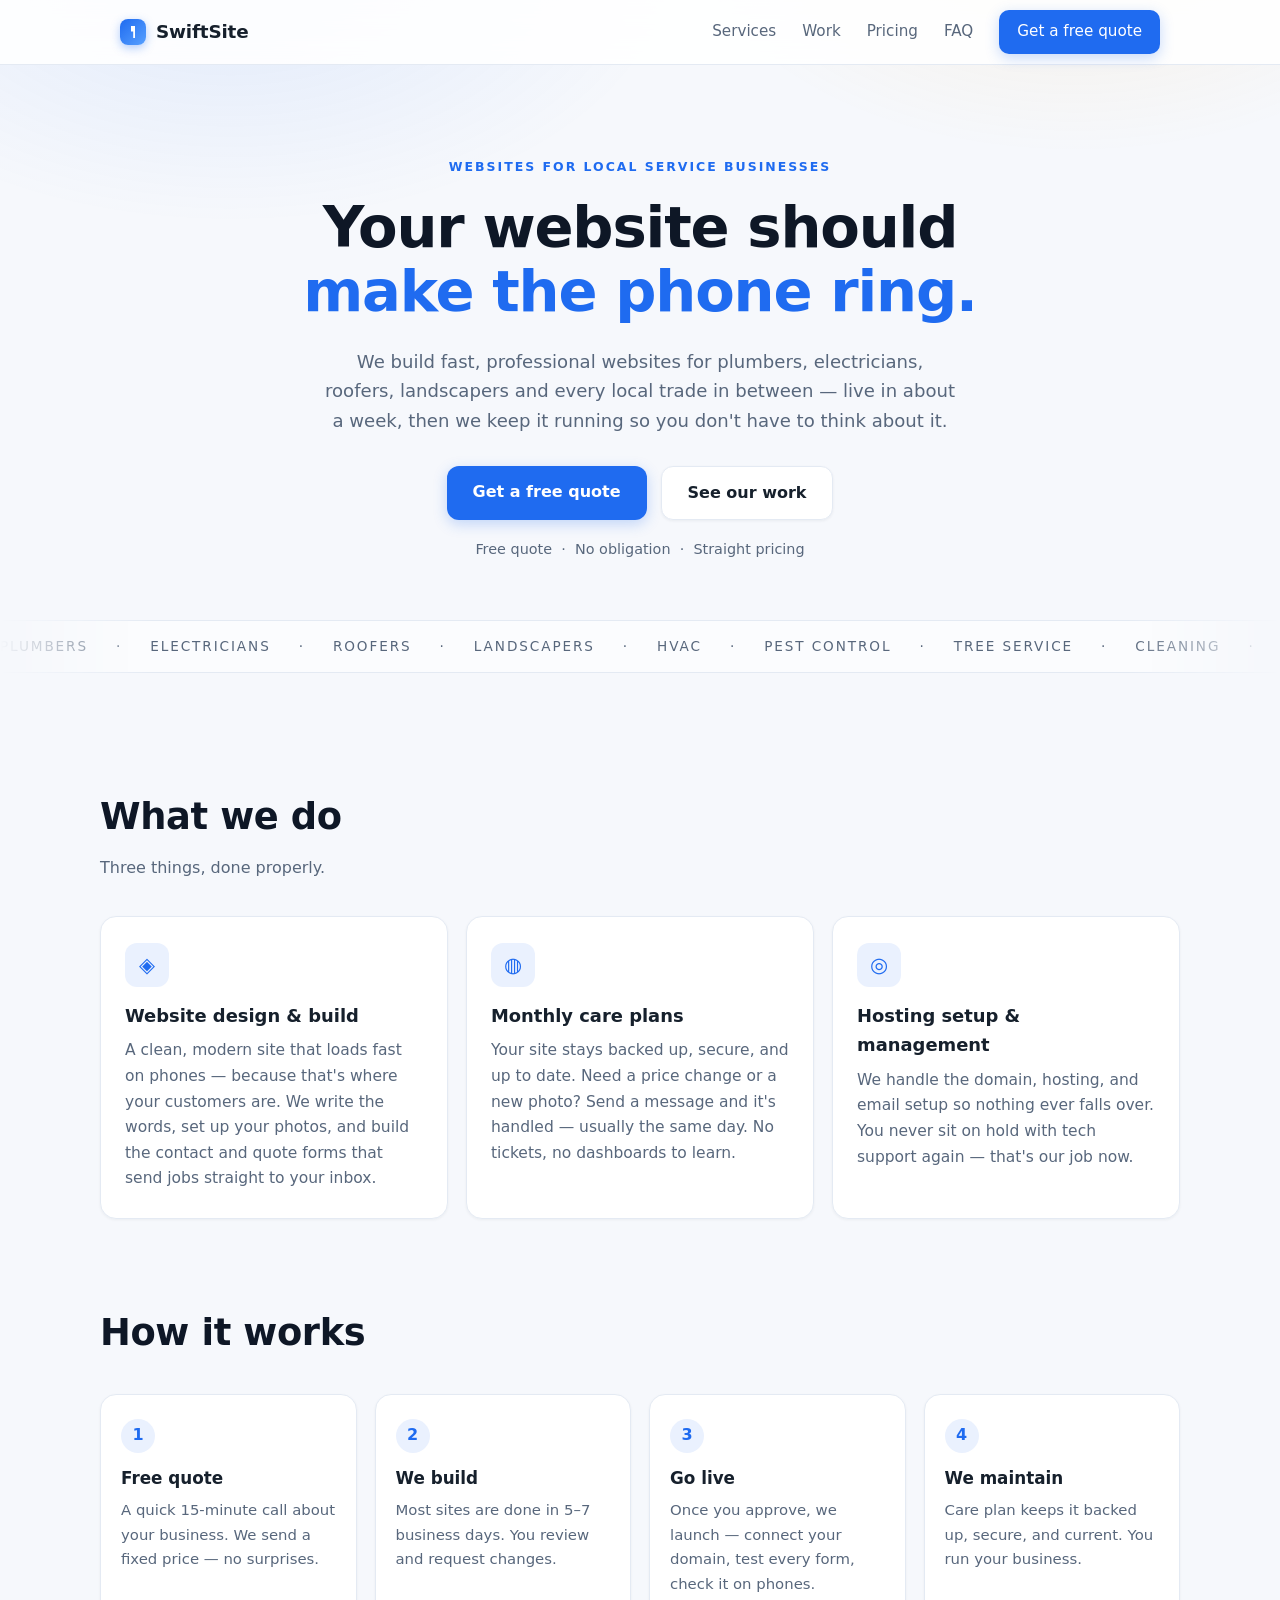
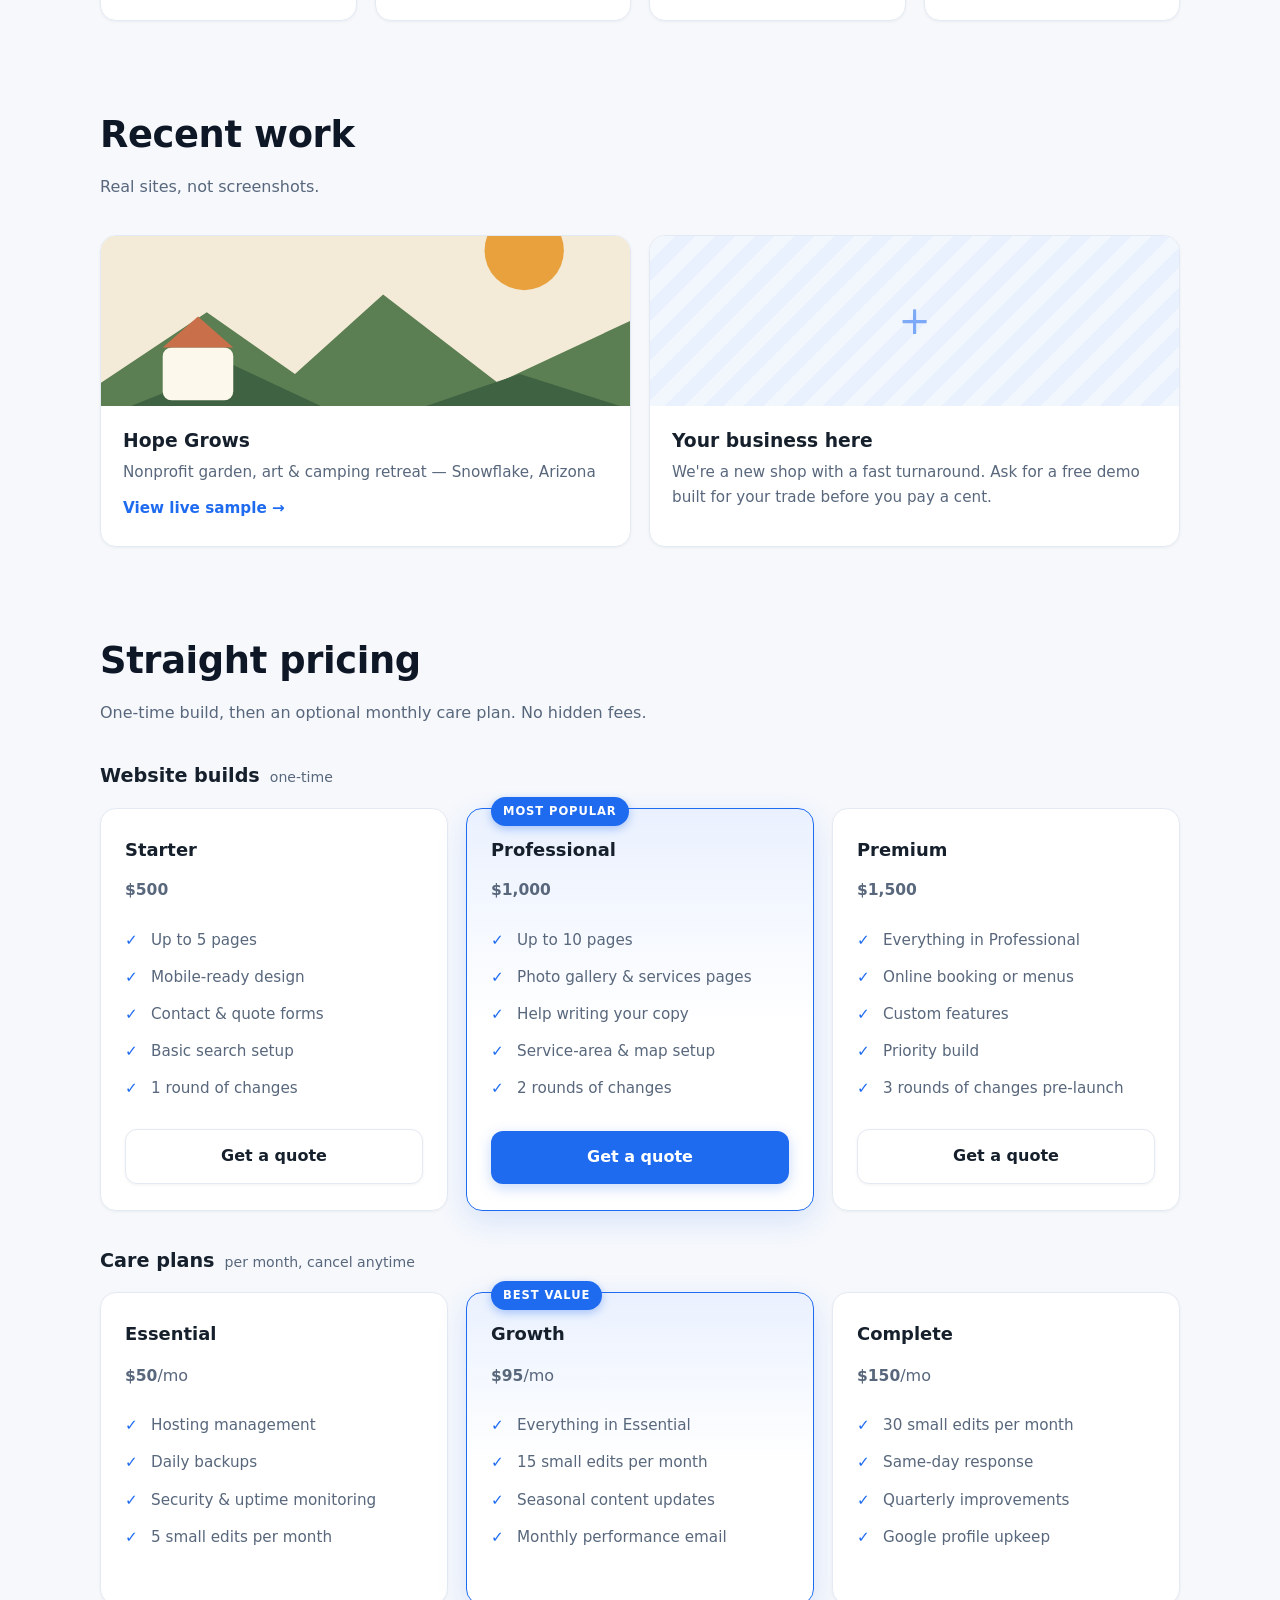
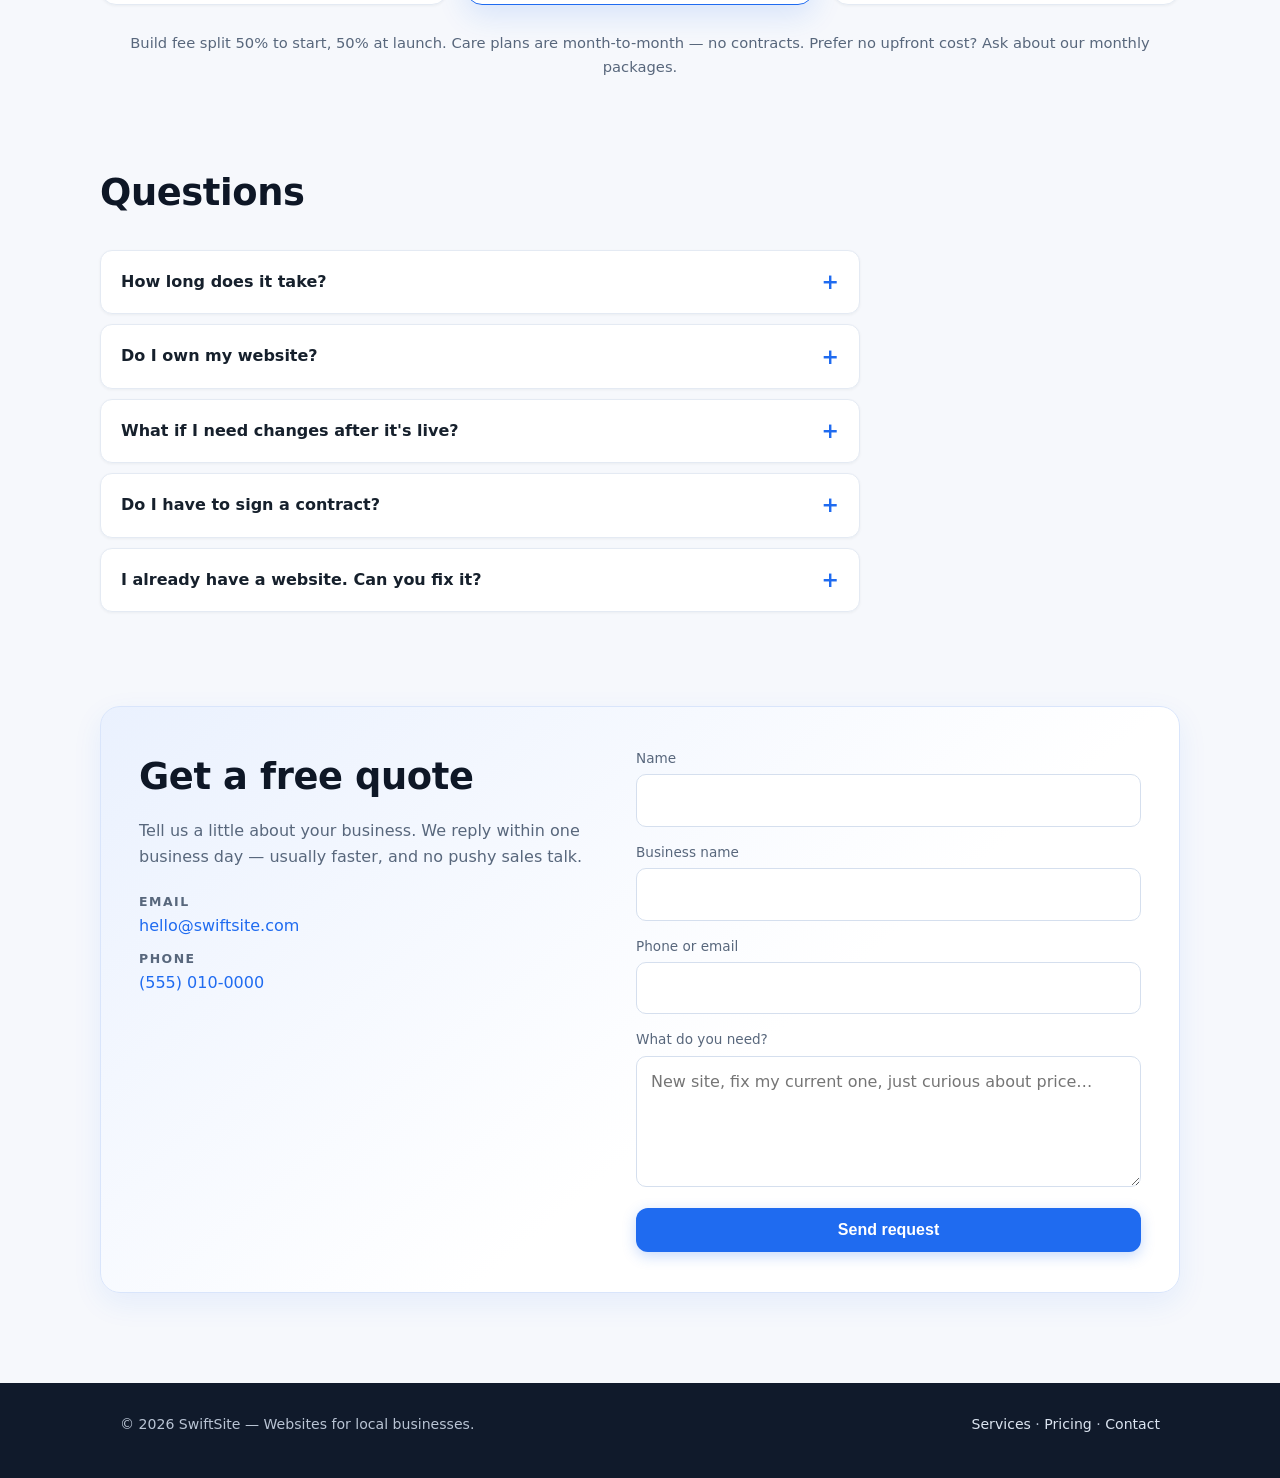
==== index.html @ 609e3924 "SwiftSite agency site + Hope Grows site (gallery, Robert, light/dark, leaf bursts)" ====
<!DOCTYPE html>
<html lang="en">
<head>
<meta charset="UTF-8">
<meta name="viewport" content="width=device-width, initial-scale=1.0">
<!--
  ============================================================================
  SWIFTSITE — agency website
  ============================================================================
  THINGS TO EDIT BEFORE GOING LIVE (search for these words in this file):
    - "SwiftSite"  -> your business name (also in assets/main.js)
    - "hello@swiftsite.com" -> your real email (this file + main.js)
    - "(555) 010-0000"        -> your real phone number (appears a few times)
  Then follow README.md to publish.
  ============================================================================
-->
<title>SwiftSite — Websites That Make the Phone Ring</title>
<meta name="description" content="Fast, professional websites for plumbers, electricians, roofers, landscapers and local trades. Live in a week. Monthly care plans from $50.">
<link rel="stylesheet" href="assets/style.css">
</head>
<body>

<header class="nav-wrap">
  <nav class="nav container">
    <a class="brand" href="#top">
      <span class="brand-mark" aria-hidden="true"></span>
      SwiftSite
    </a>
    <button class="nav-toggle" aria-label="Menu" aria-expanded="false">
      <span></span><span></span><span></span>
    </button>
    <div class="nav-links">
      <a href="#services">Services</a>
      <a href="#work">Work</a>
      <a href="#pricing">Pricing</a>
      <a href="#faq">FAQ</a>
      <a class="btn btn-small" href="#contact">Get a free quote</a>
    </div>
  </nav>
</header>

<main id="top">

  <section class="hero">
    <div class="container hero-inner">
      <p class="eyebrow reveal">Websites for local service businesses</p>
      <h1 class="reveal">Your website should<br><span class="neon">make the phone ring.</span></h1>
      <p class="lede reveal">We build fast, professional websites for plumbers, electricians,
        roofers, landscapers and every local trade in between — live in about a week,
        then we keep it running so you don't have to think about it.</p>
      <div class="hero-cta reveal">
        <a class="btn" href="#contact">Get a free quote</a>
        <a class="btn btn-ghost" href="#work">See our work</a>
      </div>
      <p class="hero-note reveal">Free quote &nbsp;·&nbsp; No obligation &nbsp;·&nbsp; Straight pricing</p>
    </div>
    <div class="ticker" aria-hidden="true">
      <div class="ticker-track">
        <span>Plumbers</span><span>·</span><span>Electricians</span><span>·</span><span>Roofers</span><span>·</span><span>Landscapers</span><span>·</span><span>HVAC</span><span>·</span><span>Pest Control</span><span>·</span><span>Tree Service</span><span>·</span><span>Cleaning</span><span>·</span><span>Handymen</span><span>·</span>
        <span>Plumbers</span><span>·</span><span>Electricians</span><span>·</span><span>Roofers</span><span>·</span><span>Landscapers</span><span>·</span><span>HVAC</span><span>·</span><span>Pest Control</span><span>·</span><span>Tree Service</span><span>·</span><span>Cleaning</span><span>·</span><span>Handymen</span><span>·</span>
      </div>
    </div>
  </section>

  <section id="services" class="section container">
    <h2 class="reveal">What we do</h2>
    <p class="section-sub reveal">Three things, done properly.</p>
    <div class="grid-3">
      <article class="card reveal">
        <div class="card-icon" aria-hidden="true">◈</div>
        <h3>Website design &amp; build</h3>
        <p>A clean, modern site that loads fast on phones — because that's where your
          customers are. We write the words, set up your photos, and build the contact
          and quote forms that send jobs straight to your inbox.</p>
      </article>
      <article class="card reveal">
        <div class="card-icon" aria-hidden="true">◍</div>
        <h3>Monthly care plans</h3>
        <p>Your site stays backed up, secure, and up to date. Need a price change or a
          new photo? Send a message and it's handled — usually the same day. No tickets,
          no dashboards to learn.</p>
      </article>
      <article class="card reveal">
        <div class="card-icon" aria-hidden="true">◎</div>
        <h3>Hosting setup &amp; management</h3>
        <p>We handle the domain, hosting, and email setup so nothing ever falls over.
          You never sit on hold with tech support again — that's our job now.</p>
      </article>
    </div>
  </section>

  <section id="process" class="section container">
    <h2 class="reveal">How it works</h2>
    <div class="steps">
      <div class="step reveal"><span class="step-num">1</span>
        <h3>Free quote</h3><p>A quick 15-minute call about your business. We send a fixed price — no surprises.</p></div>
      <div class="step reveal"><span class="step-num">2</span>
        <h3>We build</h3><p>Most sites are done in 5–7 business days. You review and request changes.</p></div>
      <div class="step reveal"><span class="step-num">3</span>
        <h3>Go live</h3><p>Once you approve, we launch — connect your domain, test every form, check it on phones.</p></div>
      <div class="step reveal"><span class="step-num">4</span>
        <h3>We maintain</h3><p>Care plan keeps it backed up, secure, and current. You run your business.</p></div>
    </div>
  </section>

  <section id="work" class="section container">
    <h2 class="reveal">Recent work</h2>
    <p class="section-sub reveal">Real sites, not screenshots.</p>
    <div class="work-grid">
      <a class="work-card reveal" href="work/hope-grows/">
        <div class="work-thumb work-thumb-garden" aria-hidden="true">
          <svg viewBox="0 0 120 64" preserveAspectRatio="xMidYMid slice">
            <rect width="120" height="64" fill="#f3ead7"/>
            <circle cx="96" cy="16" r="9" fill="#e8a13c"/>
            <path d="M0 46 L24 30 L44 44 L64 26 L90 46 L120 32 L120 64 L0 64 Z" fill="#5b7f52"/>
            <path d="M0 54 L30 42 L60 56 L95 44 L120 52 L120 64 L0 64 Z" fill="#3f6242"/>
            <rect x="14" y="38" width="16" height="12" rx="2" fill="#fdf8ec"/>
            <path d="M14 38 L22 31 L30 38 Z" fill="#c96f4a"/>
          </svg>
        </div>
        <div class="work-meta">
          <h3>Hope Grows</h3>
          <p>Nonprofit garden, art &amp; camping retreat — Snowflake, Arizona</p>
          <span class="work-link">View live sample →</span>
        </div>
      </a>
      <div class="work-card work-card-soon reveal">
        <div class="work-thumb work-thumb-soon" aria-hidden="true">+</div>
        <div class="work-meta">
          <h3>Your business here</h3>
          <p>We're a new shop with a fast turnaround. Ask for a free demo built for your trade before you pay a cent.</p>
        </div>
      </div>
    </div>
  </section>

  <section id="pricing" class="section container">
    <h2 class="reveal">Straight pricing</h2>
    <p class="section-sub reveal">One-time build, then an optional monthly care plan. No hidden fees.</p>

    <h3 class="pricing-group-title reveal">Website builds <span>one-time</span></h3>
    <div class="grid-3 pricing-grid">
      <article class="card price-card reveal">
        <h3>Starter</h3>
        <p class="price">$500</p>
        <ul>
          <li>Up to 5 pages</li>
          <li>Mobile-ready design</li>
          <li>Contact &amp; quote forms</li>
          <li>Basic search setup</li>
          <li>1 round of changes</li>
        </ul>
        <a class="btn btn-ghost btn-block" href="#contact">Get a quote</a>
      </article>
      <article class="card price-card price-card-popular reveal">
        <span class="badge">Most popular</span>
        <h3>Professional</h3>
        <p class="price">$1,000</p>
        <ul>
          <li>Up to 10 pages</li>
          <li>Photo gallery &amp; services pages</li>
          <li>Help writing your copy</li>
          <li>Service-area &amp; map setup</li>
          <li>2 rounds of changes</li>
        </ul>
        <a class="btn btn-block" href="#contact">Get a quote</a>
      </article>
      <article class="card price-card reveal">
        <h3>Premium</h3>
        <p class="price">$1,500</p>
        <ul>
          <li>Everything in Professional</li>
          <li>Online booking or menus</li>
          <li>Custom features</li>
          <li>Priority build</li>
          <li>3 rounds of changes pre-launch</li>
        </ul>
        <a class="btn btn-ghost btn-block" href="#contact">Get a quote</a>
      </article>
    </div>

    <h3 class="pricing-group-title reveal">Care plans <span>per month, cancel anytime</span></h3>
    <div class="grid-3 pricing-grid">
      <article class="card price-card reveal">
        <h3>Essential</h3>
        <p class="price">$50<small>/mo</small></p>
        <ul>
          <li>Hosting management</li>
          <li>Daily backups</li>
          <li>Security &amp; uptime monitoring</li>
          <li>5 small edits per month</li>
        </ul>
      </article>
      <article class="card price-card price-card-popular reveal">
        <span class="badge">Best value</span>
        <h3>Growth</h3>
        <p class="price">$95<small>/mo</small></p>
        <ul>
          <li>Everything in Essential</li>
          <li>15 small edits per month</li>
          <li>Seasonal content updates</li>
          <li>Monthly performance email</li>
        </ul>
      </article>
      <article class="card price-card reveal">
        <h3>Complete</h3>
        <p class="price">$150<small>/mo</small></p>
        <ul>
          <li>30 small edits per month</li>
          <li>Same-day response</li>
          <li>Quarterly improvements</li>
          <li>Google profile upkeep</li>
        </ul>
      </article>
    </div>
    <p class="pricing-note reveal">Build fee split 50% to start, 50% at launch. Care plans are month-to-month —
      no contracts. Prefer no upfront cost? Ask about our monthly packages.</p>
  </section>

  <section id="faq" class="section container">
    <h2 class="reveal">Questions</h2>
    <div class="faq-list">
      <details class="reveal">
        <summary>How long does it take?</summary>
        <p>Most sites go live in 5–7 business days once we have your info. Bigger builds with booking systems take a bit longer, and we'll tell you up front.</p>
      </details>
      <details class="reveal">
        <summary>Do I own my website?</summary>
        <p>Yes — completely. The site, the domain, the files. If you ever leave, everything comes with you. No hostage situations.</p>
      </details>
      <details class="reveal">
        <summary>What if I need changes after it's live?</summary>
        <p>Care plan members just send a message — small text and photo changes are usually done the same day. Bigger additions get a fixed quote before any work starts.</p>
      </details>
      <details class="reveal">
        <summary>Do I have to sign a contract?</summary>
        <p>Only for the build. Care plans are month-to-month — cancel any time with a week's notice.</p>
      </details>
      <details class="reveal">
        <summary>I already have a website. Can you fix it?</summary>
        <p>Usually. Send us the link and what's bugging you — we'll tell you honestly whether to repair it or replace it.</p>
      </details>
    </div>
  </section>

  <section id="contact" class="section container">
    <div class="contact-card reveal">
      <div class="contact-info">
        <h2>Get a free quote</h2>
        <p>Tell us a little about your business. We reply within one business day —
          usually faster, and no pushy sales talk.</p>
        <ul class="contact-list">
          <li><span>Email</span> <a href="mailto:hello@swiftsite.com">hello@swiftsite.com</a></li>
          <li><span>Phone</span> <a href="tel:+15550100000">(555) 010-0000</a></li>
        </ul>
      </div>
      <form class="contact-form" id="quote-form">
        <label>Name <input type="text" name="name" required autocomplete="name"></label>
        <label>Business name <input type="text" name="business" autocomplete="organization"></label>
        <label>Phone or email <input type="text" name="contact" required></label>
        <label>What do you need? <textarea name="need" rows="4" placeholder="New site, fix my current one, just curious about price…"></textarea></label>
        <button class="btn btn-block" type="submit">Send request</button>
        <p class="form-note" id="form-note" hidden></p>
      </form>
    </div>
  </section>

</main>

<footer class="footer">
  <div class="container footer-inner">
    <p>© <span id="year"></span> SwiftSite — Websites for local businesses.</p>
    <p class="footer-links"><a href="#services">Services</a> · <a href="#pricing">Pricing</a> · <a href="#contact">Contact</a></p>
  </div>
</footer>

<script src="assets/main.js"></script>
</body>
</html>
---- assets/style.css ----
/* SwiftSite — light, friendly, mainstream. Mobile-first. */

:root {
  --bg: #f6f8fc;
  --panel: #ffffff;
  --border: #e4eaf3;
  --text: #16202c;
  --muted: #58677c;
  --primary: #1f6bf0;
  --primary-strong: #1554c7;
  --primary-soft: #eaf1fe;
  --amber: #f59e0b;
  --radius: 16px;
  --font: system-ui, -apple-system, "Segoe UI", Roboto, Helvetica, Arial, sans-serif;
}

* { margin: 0; padding: 0; box-sizing: border-box; }

html { scroll-behavior: smooth; }

body {
  font-family: var(--font);
  background: var(--bg);
  color: var(--text);
  line-height: 1.65;
  -webkit-font-smoothing: antialiased;
  overflow-x: hidden;
}

/* soft background wash — light and calm */
body::before {
  content: "";
  position: fixed;
  inset: 0 0 auto 0;
  height: 78vh;
  background:
    radial-gradient(640px 380px at 18% -6%, rgba(31, 107, 240, 0.10), transparent 70%),
    radial-gradient(560px 340px at 84% -12%, rgba(245, 158, 11, 0.10), transparent 70%);
  pointer-events: none;
  z-index: 0;
}

.container { max-width: 1080px; margin: 0 auto; padding: 0 20px; position: relative; z-index: 1; }

a { color: var(--primary); text-decoration: none; }
a:hover { text-decoration: underline; }

/* ---------- nav ---------- */
.nav-wrap {
  position: sticky;
  top: 0;
  z-index: 50;
  background: rgba(255, 255, 255, 0.88);
  backdrop-filter: blur(12px);
  -webkit-backdrop-filter: blur(12px);
  border-bottom: 1px solid var(--border);
}
.nav { display: flex; align-items: center; justify-content: space-between; height: 64px; }
.brand {
  display: flex; align-items: center; gap: 10px;
  color: var(--text); font-weight: 800; letter-spacing: -0.01em; font-size: 1.15rem;
}
.brand:hover { text-decoration: none; }
.brand-mark {
  width: 26px; height: 26px; border-radius: 8px;
  background: linear-gradient(135deg, var(--primary), #57a0ff);
  box-shadow: 0 3px 10px rgba(31, 107, 240, 0.35);
  position: relative;
}
.brand-mark::after {
  content: "";
  position: absolute; inset: 7px 11px;
  background: #fff;
  clip-path: polygon(0 0, 100% 0, 100% 100%, 55% 100%, 55% 45%, 0 45%);
}
.nav-links { display: flex; align-items: center; gap: 26px; }
.nav-links a { color: var(--muted); font-size: 0.95rem; font-weight: 500; }
.nav-links a:hover { color: var(--text); text-decoration: none; }
.nav-links .btn { color: #fff; }

.nav-toggle { display: none; background: none; border: 0; cursor: pointer; padding: 8px; }
.nav-toggle span { display: block; width: 22px; height: 2px; background: var(--text); margin: 5px 0; border-radius: 2px; transition: 0.25s; }

/* ---------- buttons ---------- */
.btn {
  display: inline-block;
  background: var(--primary);
  color: #fff;
  font-weight: 600;
  padding: 13px 26px;
  border-radius: 12px;
  border: 0;
  font-size: 1rem;
  cursor: pointer;
  transition: transform 0.15s, box-shadow 0.15s, background 0.15s;
  box-shadow: 0 4px 14px rgba(31, 107, 240, 0.25);
}
.btn:hover {
  text-decoration: none;
  background: var(--primary-strong);
  transform: translateY(-2px);
  box-shadow: 0 8px 22px rgba(31, 107, 240, 0.32);
}
.btn-ghost {
  background: #fff;
  color: var(--text);
  border: 1px solid var(--border);
  box-shadow: 0 1px 3px rgba(22, 32, 44, 0.06);
}
.btn-ghost:hover { background: #fff; border-color: #cdd8e8; color: var(--text); box-shadow: 0 4px 14px rgba(22, 32, 44, 0.08); }
.btn-small { padding: 9px 18px; font-size: 0.9rem; border-radius: 10px; }
.btn-block { display: block; width: 100%; text-align: center; }

/* ---------- hero ---------- */
.hero { padding: 92px 0 40px; position: relative; }
.hero-inner { text-align: center; }
.eyebrow {
  color: var(--primary);
  text-transform: uppercase;
  letter-spacing: 0.16em;
  font-size: 0.78rem;
  font-weight: 700;
  margin-bottom: 18px;
}
.hero h1 {
  font-size: clamp(2.1rem, 5.4vw, 3.6rem);
  line-height: 1.12;
  letter-spacing: -0.02em;
  margin-bottom: 22px;
  color: #0e1726;
}
.neon { color: var(--primary); }
.lede {
  max-width: 640px;
  margin: 0 auto 30px;
  color: var(--muted);
  font-size: 1.13rem;
}
.hero-cta { display: flex; gap: 14px; justify-content: center; flex-wrap: wrap; margin-bottom: 18px; }
.hero-note { color: var(--muted); font-size: 0.9rem; }

/* ticker */
.ticker {
  margin-top: 58px;
  border-top: 1px solid var(--border);
  border-bottom: 1px solid var(--border);
  background: rgba(255, 255, 255, 0.6);
  overflow: hidden;
  padding: 14px 0;
  mask-image: linear-gradient(90deg, transparent, #000 12%, #000 88%, transparent);
  -webkit-mask-image: linear-gradient(90deg, transparent, #000 12%, #000 88%, transparent);
}
.ticker-track {
  display: flex;
  gap: 28px;
  width: max-content;
  animation: ticker 30s linear infinite;
  color: var(--muted);
  font-size: 0.85rem;
  text-transform: uppercase;
  letter-spacing: 0.14em;
  white-space: nowrap;
}
@keyframes ticker { to { transform: translateX(-50%); } }

/* ---------- sections ---------- */
.section { padding: 74px 0 10px; }
.section h2 {
  font-size: clamp(1.6rem, 3.6vw, 2.3rem);
  letter-spacing: -0.01em;
  margin-bottom: 8px;
  color: #0e1726;
}
.section-sub { color: var(--muted); margin-bottom: 34px; }

.grid-3 { display: grid; grid-template-columns: repeat(3, 1fr); gap: 18px; }

/* cards */
.card {
  background: var(--panel);
  border: 1px solid var(--border);
  border-radius: var(--radius);
  padding: 26px 24px;
  box-shadow: 0 1px 3px rgba(22, 32, 44, 0.05);
  transition: border-color 0.25s, transform 0.25s, box-shadow 0.25s;
}
.card:hover {
  border-color: #cdd8e8;
  transform: translateY(-3px);
  box-shadow: 0 10px 26px rgba(22, 32, 44, 0.09);
}
.card-icon {
  display: inline-flex;
  align-items: center;
  justify-content: center;
  width: 44px; height: 44px;
  border-radius: 12px;
  background: var(--primary-soft);
  color: var(--primary);
  font-size: 1.3rem;
  margin-bottom: 14px;
}
.card h3 { font-size: 1.12rem; margin-bottom: 8px; }
.card p { color: var(--muted); font-size: 0.97rem; }

/* steps */
.steps { display: grid; grid-template-columns: repeat(4, 1fr); gap: 18px; margin-top: 30px; }
.step {
  background: var(--panel);
  border: 1px solid var(--border);
  border-radius: var(--radius);
  padding: 24px 20px;
  box-shadow: 0 1px 3px rgba(22, 32, 44, 0.05);
}
.step-num {
  display: inline-flex;
  align-items: center;
  justify-content: center;
  width: 34px; height: 34px;
  border-radius: 50%;
  background: var(--primary-soft);
  color: var(--primary);
  font-weight: 700;
  margin-bottom: 12px;
}
.step h3 { font-size: 1.05rem; margin-bottom: 6px; }
.step p { color: var(--muted); font-size: 0.93rem; }

/* work */
.work-grid { display: grid; grid-template-columns: 1fr 1fr; gap: 18px; }
.work-card {
  display: block;
  background: var(--panel);
  border: 1px solid var(--border);
  border-radius: var(--radius);
  overflow: hidden;
  color: var(--text);
  box-shadow: 0 1px 3px rgba(22, 32, 44, 0.05);
  transition: border-color 0.25s, transform 0.25s, box-shadow 0.25s;
}
.work-card:hover {
  border-color: #cdd8e8;
  transform: translateY(-3px);
  text-decoration: none;
  box-shadow: 0 10px 26px rgba(22, 32, 44, 0.09);
}
.work-thumb { height: 170px; overflow: hidden; }
.work-thumb svg { width: 100%; height: 100%; display: block; }
.work-thumb-soon {
  display: flex; align-items: center; justify-content: center;
  background: repeating-linear-gradient(-45deg, #f2f6fd 0 14px, #eaf1fe 14px 28px);
  color: rgba(31, 107, 240, 0.55);
  font-size: 2.4rem;
}
.work-meta { padding: 20px 22px 24px; }
.work-meta h3 { margin-bottom: 4px; }
.work-meta p { color: var(--muted); font-size: 0.95rem; margin-bottom: 10px; }
.work-link { color: var(--primary); font-weight: 600; font-size: 0.95rem; }
.work-card-soon { cursor: default; }
.work-card-soon:hover { transform: none; border-color: var(--border); box-shadow: 0 1px 3px rgba(22, 32, 44, 0.05); }

/* pricing */
.pricing-group-title {
  font-size: 1.2rem;
  margin: 34px 0 16px;
  display: flex; align-items: baseline; gap: 10px;
}
.pricing-group-title span { color: var(--muted); font-size: 0.88rem; font-weight: 400; }
.price-card { position: relative; display: flex; flex-direction: column; }
.price-card ul { list-style: none; margin: 14px 0 22px; flex: 1; }
.price-card li {
  color: var(--muted);
  font-size: 0.95rem;
  padding: 6px 0 6px 26px;
  position: relative;
}
.price-card li::before {
  content: "✓";
  position: absolute; left: 0;
  color: var(--primary);
  font-weight: 700;
}
.price { font-size: 2rem; font-weight: 800; margin: 6px 0 4px; color: #0e1726; }
.price small { font-size: 1rem; color: var(--muted); font-weight: 500; }
.price-card-popular {
  border-color: var(--primary);
  background: linear-gradient(180deg, var(--primary-soft), #ffffff 55%);
  box-shadow: 0 10px 30px rgba(31, 107, 240, 0.14);
}
.badge {
  position: absolute;
  top: -12px; left: 24px;
  background: var(--primary);
  color: #fff;
  font-size: 0.72rem;
  font-weight: 700;
  text-transform: uppercase;
  letter-spacing: 0.08em;
  padding: 5px 12px;
  border-radius: 999px;
  box-shadow: 0 3px 10px rgba(31, 107, 240, 0.35);
}
.pricing-note { color: var(--muted); font-size: 0.92rem; margin-top: 26px; text-align: center; }

/* faq */
.faq-list { max-width: 760px; margin-top: 26px; }
.faq-list details {
  background: var(--panel);
  border: 1px solid var(--border);
  border-radius: 12px;
  margin-bottom: 10px;
  padding: 4px 20px;
  box-shadow: 0 1px 3px rgba(22, 32, 44, 0.05);
  position: relative;
}
.faq-list summary {
  cursor: pointer;
  font-weight: 600;
  padding: 14px 0;
  list-style: none;
  padding-right: 30px;
}
.faq-list summary::-webkit-details-marker { display: none; }
.faq-list summary::after {
  content: "+";
  position: absolute; right: 20px; top: 50%;
  transform: translateY(-50%);
  color: var(--primary);
  font-size: 1.3rem;
}
.faq-list details[open] summary::after { content: "–"; }
.faq-list details p { color: var(--muted); padding: 0 0 16px; font-size: 0.97rem; }

/* contact */
.contact-card {
  display: grid;
  grid-template-columns: 1fr 1.1fr;
  gap: 38px;
  background: linear-gradient(140deg, var(--primary-soft), #ffffff 60%);
  border: 1px solid #d9e5fb;
  border-radius: 20px;
  padding: 40px 38px;
  box-shadow: 0 10px 30px rgba(31, 107, 240, 0.08);
}
.contact-info h2 { margin-bottom: 10px; }
.contact-info p { color: var(--muted); margin-bottom: 22px; }
.contact-list { list-style: none; }
.contact-list li { margin-bottom: 10px; font-size: 1rem; }
.contact-list span {
  display: block;
  color: var(--muted);
  font-size: 0.78rem;
  text-transform: uppercase;
  letter-spacing: 0.12em;
  font-weight: 600;
}
.contact-form label {
  display: block;
  margin-bottom: 14px;
  font-size: 0.85rem;
  color: var(--muted);
  font-weight: 500;
}
.contact-form input,
.contact-form textarea {
  width: 100%;
  margin-top: 5px;
  background: #fff;
  border: 1px solid #d5dfee;
  border-radius: 10px;
  padding: 12px 14px;
  color: var(--text);
  font: inherit;
  font-size: 1rem;
}
.contact-form input:focus,
.contact-form textarea:focus {
  outline: none;
  border-color: var(--primary);
  box-shadow: 0 0 0 3px rgba(31, 107, 240, 0.15);
}
.form-note { margin-top: 12px; color: var(--primary); font-size: 0.92rem; }

/* footer */
.footer {
  margin-top: 80px;
  background: #101a2b;
  color: #b9c4d4;
  padding: 30px 0 42px;
  font-size: 0.88rem;
}
.footer-inner { display: flex; justify-content: space-between; gap: 14px; flex-wrap: wrap; }
.footer-links a { color: #dbe4f0; }
.footer-links a:hover { color: #fff; }

/* reveal animation */
.reveal { opacity: 0; transform: translateY(18px); transition: opacity 0.6s ease, transform 0.6s ease; }
.reveal.visible { opacity: 1; transform: none; }

/* ---------- mobile ---------- */
@media (max-width: 900px) {
  .grid-3, .steps { grid-template-columns: 1fr; }
  .work-grid { grid-template-columns: 1fr; }
  .contact-card { grid-template-columns: 1fr; padding: 30px 24px; }
}

@media (max-width: 720px) {
  .nav-toggle { display: block; }
  .nav-links {
    display: none;
    position: absolute;
    top: 64px; left: 0; right: 0;
    flex-direction: column;
    align-items: stretch;
    gap: 0;
    background: #ffffff;
    border-bottom: 1px solid var(--border);
    box-shadow: 0 14px 30px rgba(22, 32, 44, 0.12);
    padding: 10px 20px 20px;
  }
  .nav-links.open { display: flex; }
  .nav-links a { padding: 13px 4px; font-size: 1.05rem; border-bottom: 1px solid var(--border); }
  .nav-links .btn { margin-top: 12px; border-bottom: 0; text-align: center; }
  .hero { padding-top: 60px; }
  .hero-cta .btn { width: 100%; text-align: center; }
  .section { padding-top: 56px; }
}

@media (prefers-reduced-motion: reduce) {
  * { animation: none !important; transition: none !important; }
  html { scroll-behavior: auto; }
  .reveal { opacity: 1; transform: none; }
}
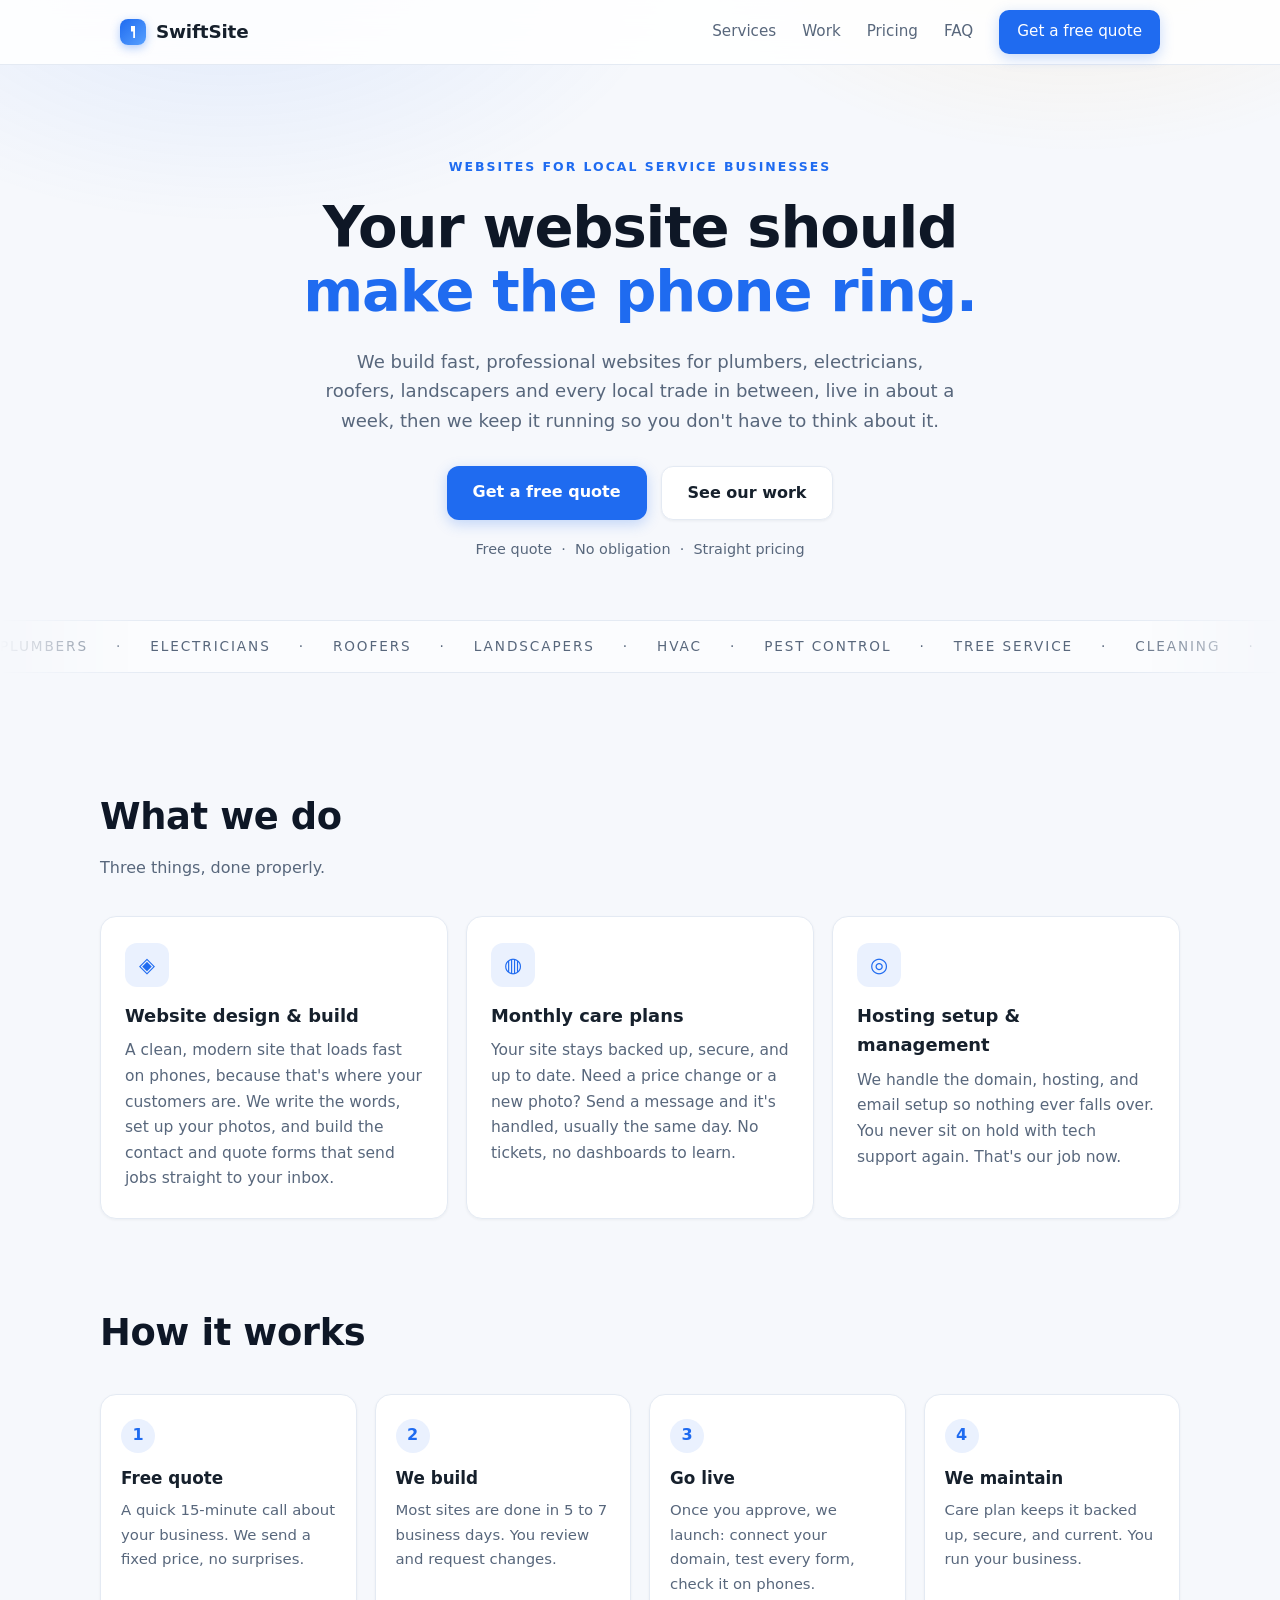
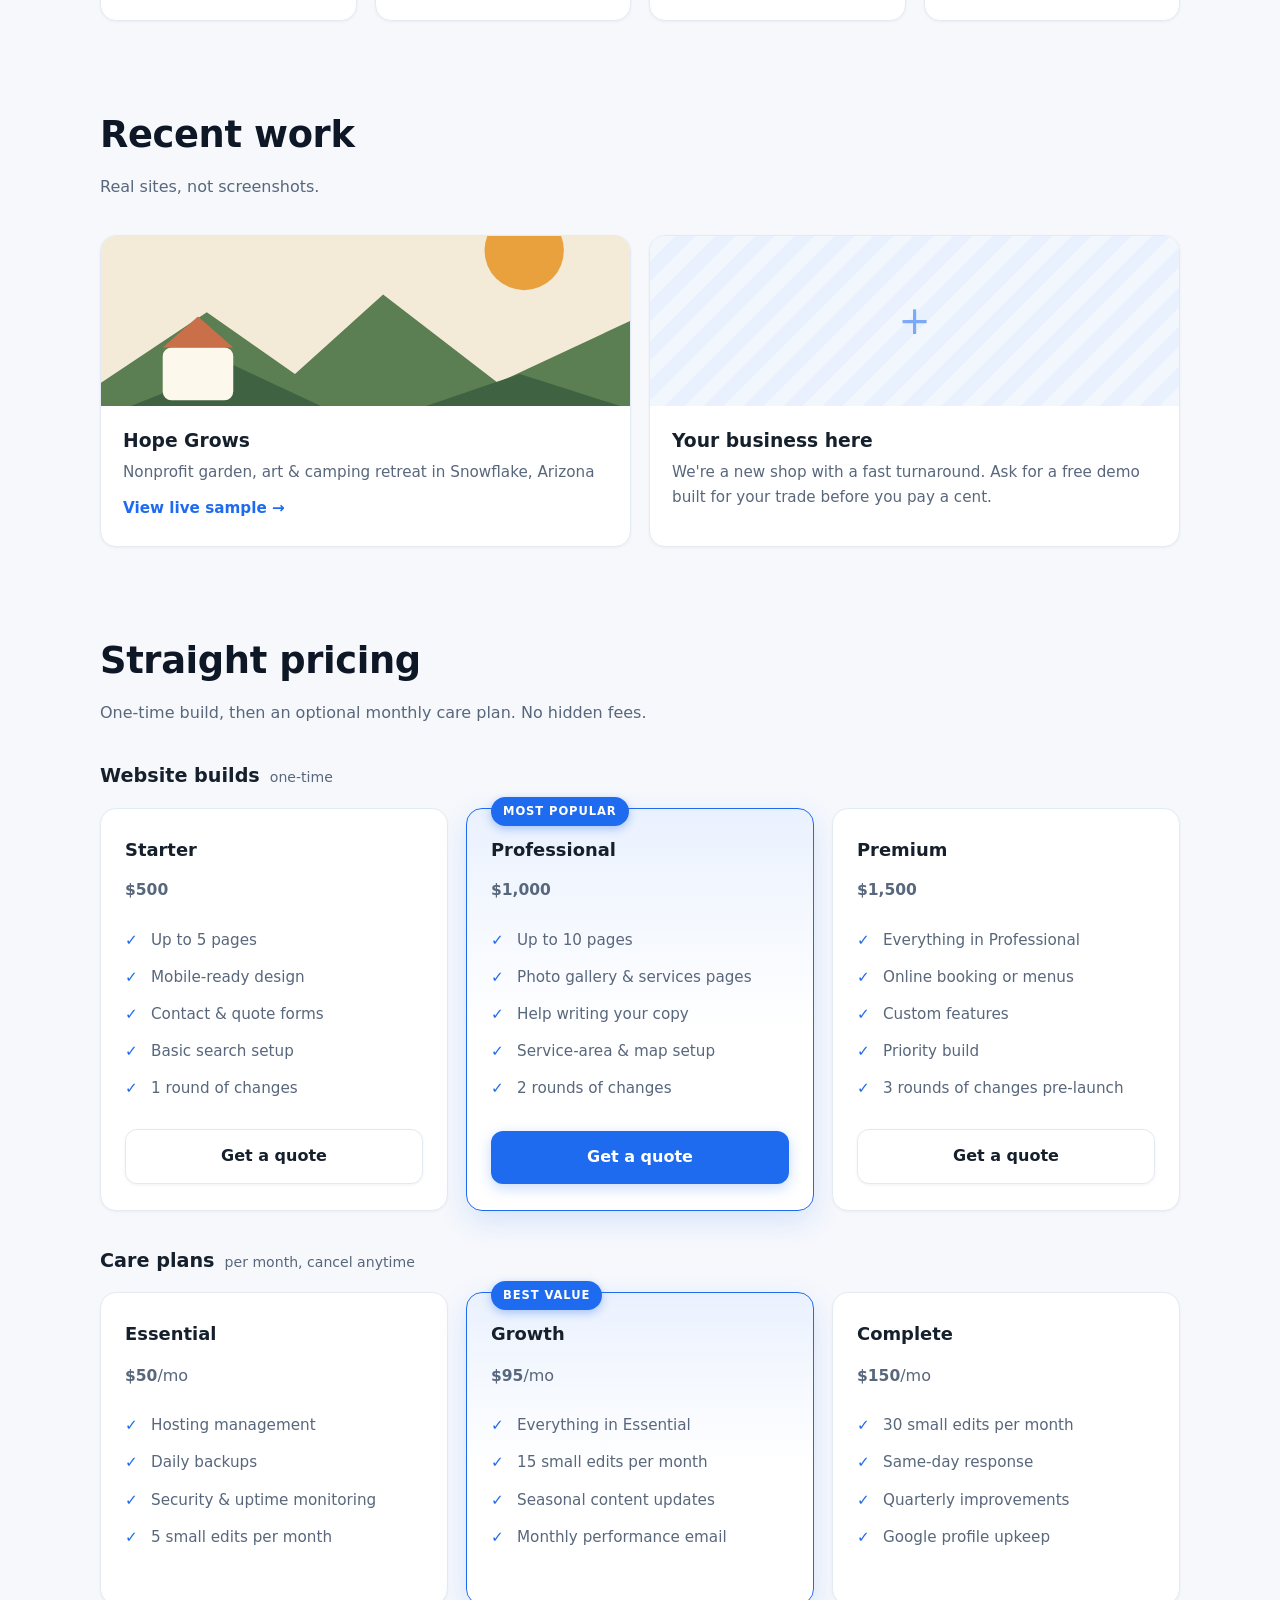
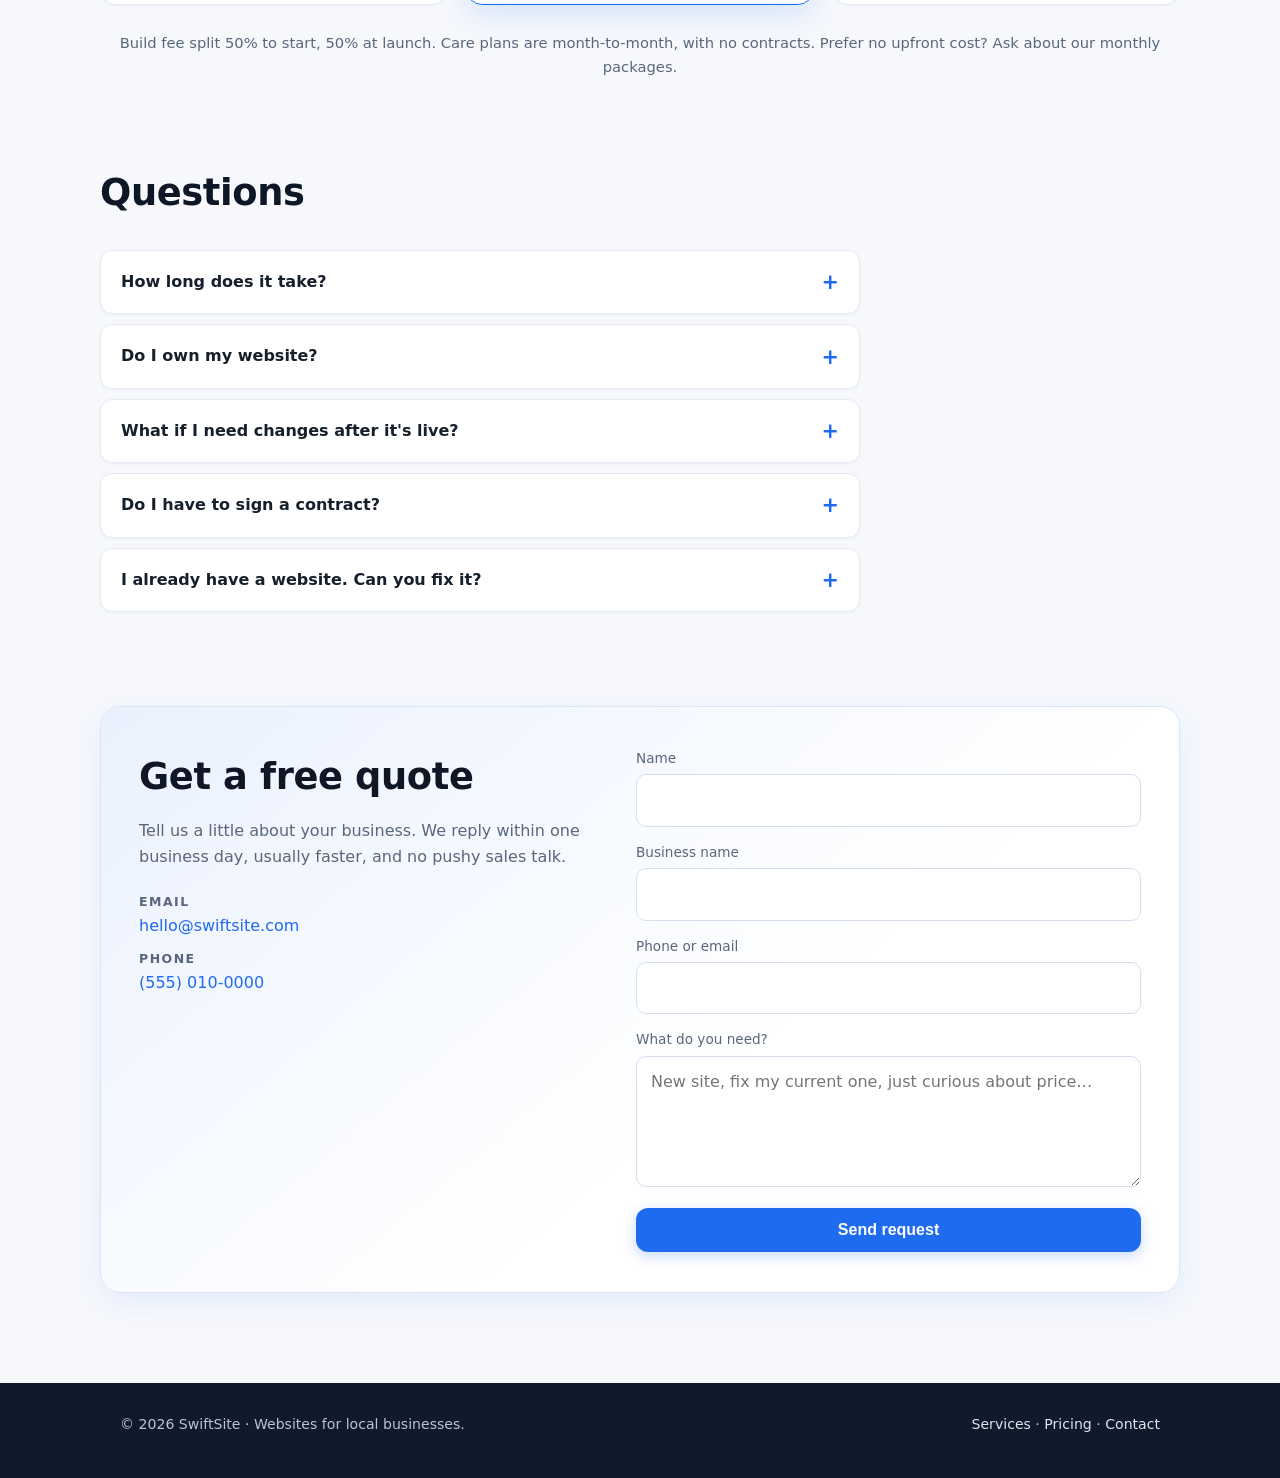
==== commit 4e4edd5a: "Remove em/en dash punctuation from all copy (AI tell)" ====
--- a/index.html
+++ b/index.html
@@ -5,7 +5,7 @@
 <meta name="viewport" content="width=device-width, initial-scale=1.0">
 <!--
   ============================================================================
-  SWIFTSITE — agency website
+  SWIFTSITE agency website
   ============================================================================
   THINGS TO EDIT BEFORE GOING LIVE (search for these words in this file):
     - "SwiftSite"  -> your business name (also in assets/main.js)
@@ -14,7 +14,7 @@
   Then follow README.md to publish.
   ============================================================================
 -->
-<title>SwiftSite — Websites That Make the Phone Ring</title>
+<title>SwiftSite: Websites That Make the Phone Ring</title>
 <meta name="description" content="Fast, professional websites for plumbers, electricians, roofers, landscapers and local trades. Live in a week. Monthly care plans from $50.">
 <link rel="stylesheet" href="assets/style.css">
 </head>
@@ -46,7 +46,7 @@
       <p class="eyebrow reveal">Websites for local service businesses</p>
       <h1 class="reveal">Your website should<br><span class="neon">make the phone ring.</span></h1>
       <p class="lede reveal">We build fast, professional websites for plumbers, electricians,
-        roofers, landscapers and every local trade in between — live in about a week,
+        roofers, landscapers and every local trade in between, live in about a week,
         then we keep it running so you don't have to think about it.</p>
       <div class="hero-cta reveal">
         <a class="btn" href="#contact">Get a free quote</a>
@@ -69,7 +69,7 @@
       <article class="card reveal">
         <div class="card-icon" aria-hidden="true">◈</div>
         <h3>Website design &amp; build</h3>
-        <p>A clean, modern site that loads fast on phones — because that's where your
+        <p>A clean, modern site that loads fast on phones, because that's where your
           customers are. We write the words, set up your photos, and build the contact
           and quote forms that send jobs straight to your inbox.</p>
       </article>
@@ -77,14 +77,14 @@
         <div class="card-icon" aria-hidden="true">◍</div>
         <h3>Monthly care plans</h3>
         <p>Your site stays backed up, secure, and up to date. Need a price change or a
-          new photo? Send a message and it's handled — usually the same day. No tickets,
+          new photo? Send a message and it's handled, usually the same day. No tickets,
           no dashboards to learn.</p>
       </article>
       <article class="card reveal">
         <div class="card-icon" aria-hidden="true">◎</div>
         <h3>Hosting setup &amp; management</h3>
         <p>We handle the domain, hosting, and email setup so nothing ever falls over.
-          You never sit on hold with tech support again — that's our job now.</p>
+          You never sit on hold with tech support again. That's our job now.</p>
       </article>
     </div>
   </section>
@@ -93,11 +93,11 @@
     <h2 class="reveal">How it works</h2>
     <div class="steps">
       <div class="step reveal"><span class="step-num">1</span>
-        <h3>Free quote</h3><p>A quick 15-minute call about your business. We send a fixed price — no surprises.</p></div>
+        <h3>Free quote</h3><p>A quick 15-minute call about your business. We send a fixed price, no surprises.</p></div>
       <div class="step reveal"><span class="step-num">2</span>
-        <h3>We build</h3><p>Most sites are done in 5–7 business days. You review and request changes.</p></div>
+        <h3>We build</h3><p>Most sites are done in 5 to 7 business days. You review and request changes.</p></div>
       <div class="step reveal"><span class="step-num">3</span>
-        <h3>Go live</h3><p>Once you approve, we launch — connect your domain, test every form, check it on phones.</p></div>
+        <h3>Go live</h3><p>Once you approve, we launch: connect your domain, test every form, check it on phones.</p></div>
       <div class="step reveal"><span class="step-num">4</span>
         <h3>We maintain</h3><p>Care plan keeps it backed up, secure, and current. You run your business.</p></div>
     </div>
@@ -120,7 +120,7 @@
         </div>
         <div class="work-meta">
           <h3>Hope Grows</h3>
-          <p>Nonprofit garden, art &amp; camping retreat — Snowflake, Arizona</p>
+          <p>Nonprofit garden, art &amp; camping retreat in Snowflake, Arizona</p>
           <span class="work-link">View live sample →</span>
         </div>
       </a>
@@ -213,8 +213,7 @@
         </ul>
       </article>
     </div>
-    <p class="pricing-note reveal">Build fee split 50% to start, 50% at launch. Care plans are month-to-month —
-      no contracts. Prefer no upfront cost? Ask about our monthly packages.</p>
+    <p class="pricing-note reveal">Build fee split 50% to start, 50% at launch. Care plans are month-to-month, with no contracts. Prefer no upfront cost? Ask about our monthly packages.</p>
   </section>
 
   <section id="faq" class="section container">
@@ -222,23 +221,23 @@
     <div class="faq-list">
       <details class="reveal">
         <summary>How long does it take?</summary>
-        <p>Most sites go live in 5–7 business days once we have your info. Bigger builds with booking systems take a bit longer, and we'll tell you up front.</p>
+        <p>Most sites go live in 5 to 7 business days once we have your info. Bigger builds with booking systems take a bit longer, and we'll tell you up front.</p>
       </details>
       <details class="reveal">
         <summary>Do I own my website?</summary>
-        <p>Yes — completely. The site, the domain, the files. If you ever leave, everything comes with you. No hostage situations.</p>
+        <p>Yes, completely. The site, the domain, the files. If you ever leave, everything comes with you. No hostage situations.</p>
       </details>
       <details class="reveal">
         <summary>What if I need changes after it's live?</summary>
-        <p>Care plan members just send a message — small text and photo changes are usually done the same day. Bigger additions get a fixed quote before any work starts.</p>
+        <p>Care plan members just send a message. Small text and photo changes are usually done the same day. Bigger additions get a fixed quote before any work starts.</p>
       </details>
       <details class="reveal">
         <summary>Do I have to sign a contract?</summary>
-        <p>Only for the build. Care plans are month-to-month — cancel any time with a week's notice.</p>
+        <p>Only for the build. Care plans are month-to-month, cancel any time with a week's notice.</p>
       </details>
       <details class="reveal">
         <summary>I already have a website. Can you fix it?</summary>
-        <p>Usually. Send us the link and what's bugging you — we'll tell you honestly whether to repair it or replace it.</p>
+        <p>Usually. Send us the link and what's bugging you, and we'll tell you honestly whether to repair it or replace it.</p>
       </details>
     </div>
   </section>
@@ -247,8 +246,7 @@
     <div class="contact-card reveal">
       <div class="contact-info">
         <h2>Get a free quote</h2>
-        <p>Tell us a little about your business. We reply within one business day —
-          usually faster, and no pushy sales talk.</p>
+        <p>Tell us a little about your business. We reply within one business day, usually faster, and no pushy sales talk.</p>
         <ul class="contact-list">
           <li><span>Email</span> <a href="mailto:hello@swiftsite.com">hello@swiftsite.com</a></li>
           <li><span>Phone</span> <a href="tel:+15550100000">(555) 010-0000</a></li>
@@ -269,7 +267,7 @@
 
 <footer class="footer">
   <div class="container footer-inner">
-    <p>© <span id="year"></span> SwiftSite — Websites for local businesses.</p>
+    <p>© <span id="year"></span> SwiftSite · Websites for local businesses.</p>
     <p class="footer-links"><a href="#services">Services</a> · <a href="#pricing">Pricing</a> · <a href="#contact">Contact</a></p>
   </div>
 </footer>
--- a/assets/style.css
+++ b/assets/style.css
@@ -1,4 +1,4 @@
-/* SwiftSite — light, friendly, mainstream. Mobile-first. */
+/* SwiftSite: light, friendly, mainstream. Mobile-first. */
 
 :root {
   --bg: #f6f8fc;
@@ -27,7 +27,7 @@
   overflow-x: hidden;
 }
 
-/* soft background wash — light and calm */
+/* soft background wash: light and calm */
 body::before {
   content: "";
   position: fixed;
@@ -328,7 +328,7 @@
   color: var(--primary);
   font-size: 1.3rem;
 }
-.faq-list details[open] summary::after { content: "–"; }
+.faq-list details[open] summary::after { content: "\2212"; }
 .faq-list details p { color: var(--muted); padding: 0 0 16px; font-size: 0.97rem; }
 
 /* contact */
